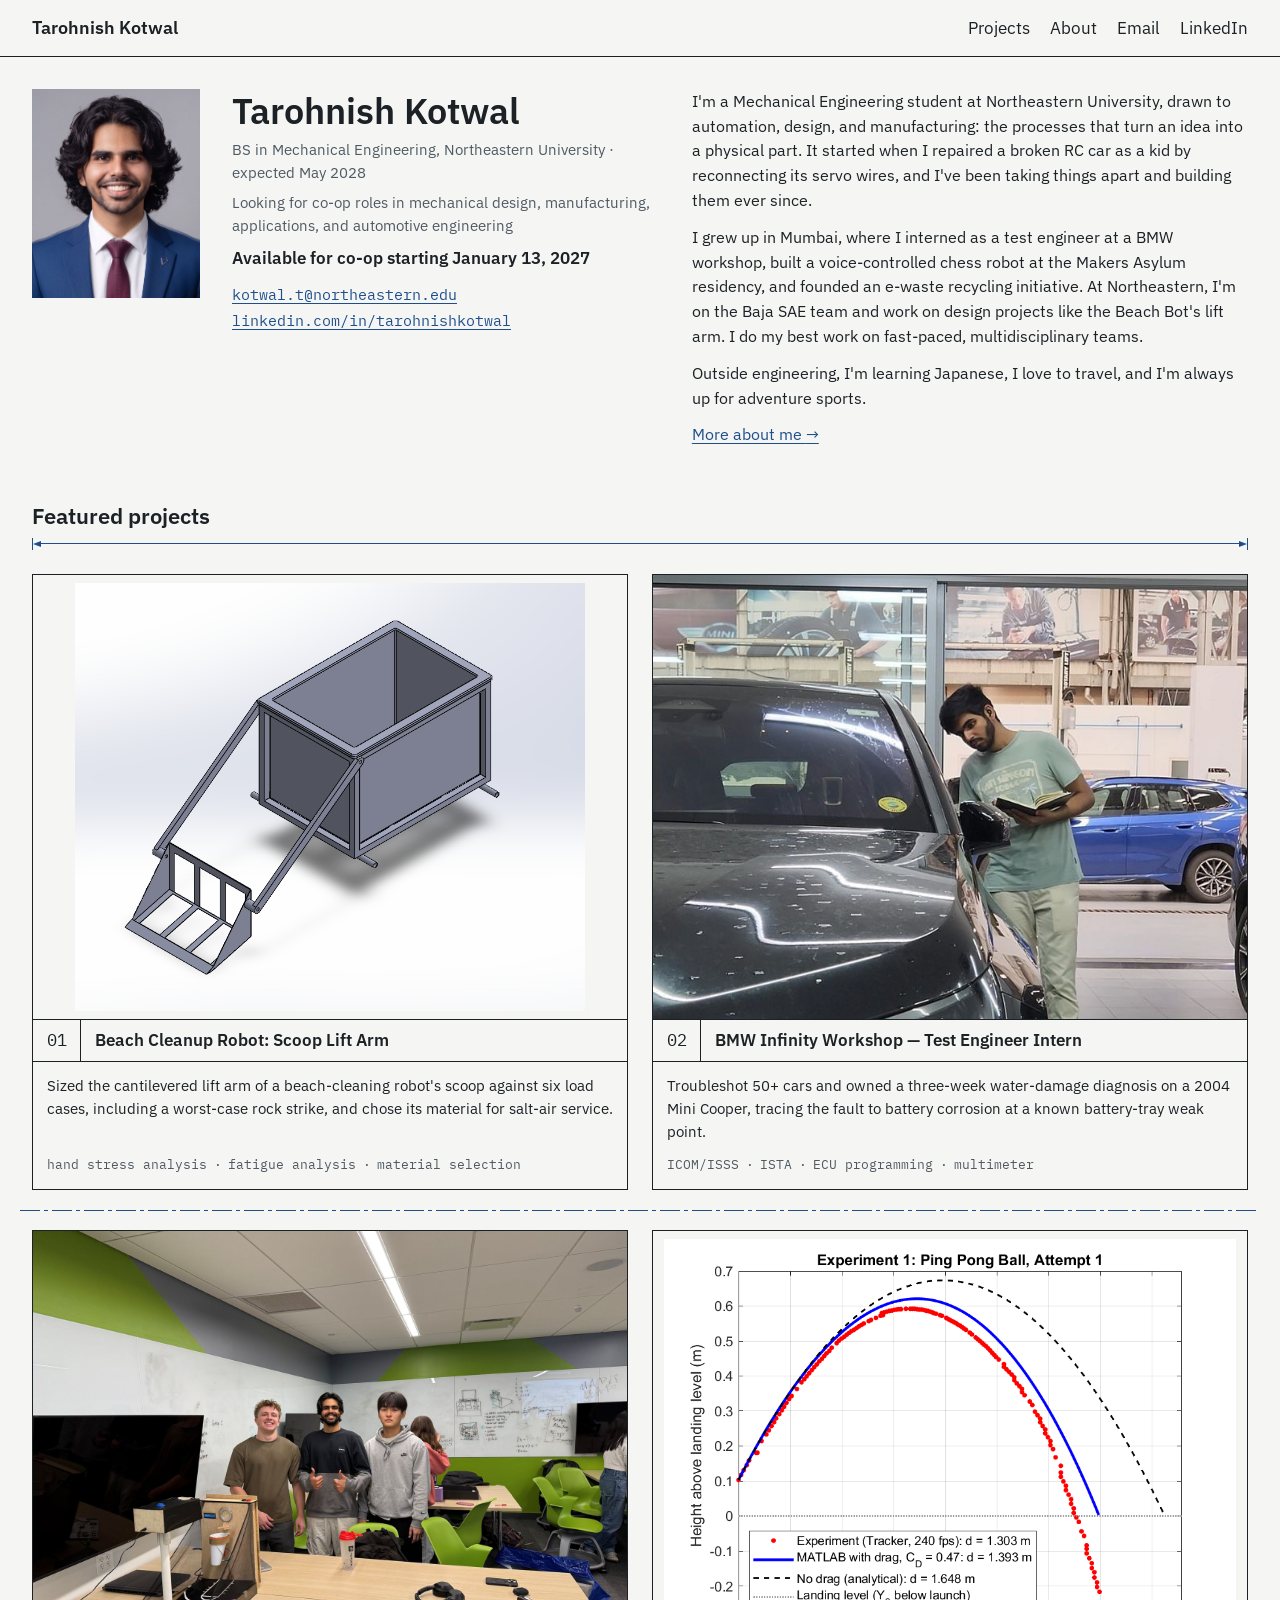
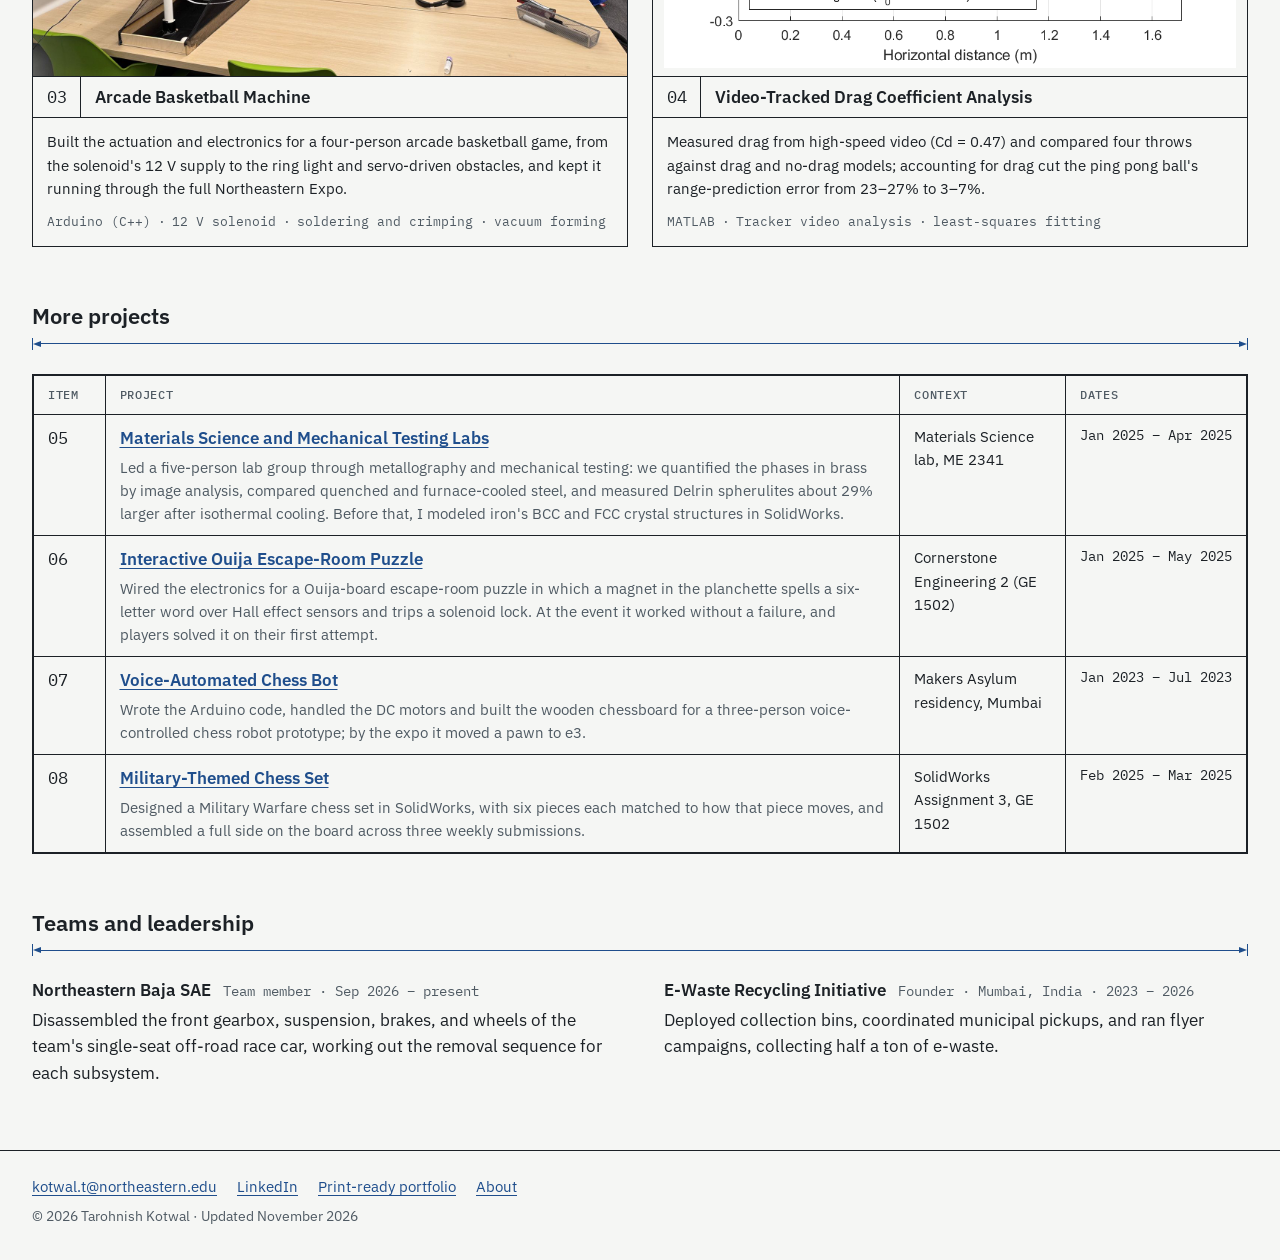
==== index.html @ ec800e4b "Initial commit: engineering portfolio site Plain HTML and CSS for GitHub Pages: home, about, eight p" ====
<!doctype html>
<html lang="en">
<head>
  <meta charset="utf-8">
  <meta name="viewport" content="width=device-width, initial-scale=1">
  <meta name="color-scheme" content="light">
  <title>Tarohnish Kotwal · Mechanical Engineering portfolio</title>
  <meta name="description" content="Engineering portfolio of Tarohnish Kotwal, Mechanical Engineering student at Northeastern University (BS expected May 2028), looking for co-op roles in mechanical design, manufacturing, applications, and automotive engineering.">
  <link rel="canonical" href="https://tarohnish.github.io/">
  <meta property="og:type" content="website">
  <meta property="og:title" content="Tarohnish Kotwal · Mechanical Engineering portfolio">
  <meta property="og:description" content="Mechanical Engineering student at Northeastern University. Lift-arm design analysis, a test engineer internship at a BMW workshop, an arcade machine build, and a video-tracked drag study.">
  <meta property="og:url" content="https://tarohnish.github.io/">
  <meta property="og:image" content="https://tarohnish.github.io/assets/images/profile/headshot.jpg">
  <meta property="og:image:alt" content="Headshot of Tarohnish Kotwal">
  <link rel="icon" href="assets/favicon.svg" type="image/svg+xml">
  <link rel="preconnect" href="https://fonts.googleapis.com">
  <link rel="preconnect" href="https://fonts.gstatic.com" crossorigin>
  <link rel="stylesheet" href="https://fonts.googleapis.com/css2?family=IBM+Plex+Mono:wght@400;500&family=IBM+Plex+Sans:wght@400;600&display=swap">
  <link rel="stylesheet" href="css/style.css">
  <link rel="stylesheet" href="css/print.css" media="print">
</head>
<body>
  <a class="skip-link" href="#main">Skip to content</a>

  <header class="site-header">
    <div class="wrap site-header__inner">
      <a class="site-name" href="index.html">Tarohnish Kotwal</a>
      <nav aria-label="Main">
        <ul class="site-nav">
          <li><a href="#projects">Projects</a></li>
          <li><a href="about.html">About</a></li>
          <li><a href="mailto:kotwal.t@northeastern.edu">Email</a></li>
          <li><a href="https://www.linkedin.com/in/tarohnishkotwal">LinkedIn</a></li>
        </ul>
      </nav>
    </div>
  </header>

  <main id="main" class="wrap">
    <section class="hero" aria-labelledby="name">
      <img class="hero__photo" src="assets/images/profile/headshot.jpg" width="837" height="1040" alt="Headshot of Tarohnish Kotwal.">
      <div class="hero__id">
        <h1 id="name">Tarohnish Kotwal</h1>
        <p class="hero__meta">BS in Mechanical Engineering, Northeastern University · expected May 2028</p>
        <p class="hero__meta">Looking for co-op roles in mechanical design, manufacturing, applications, and automotive engineering</p>
        <p class="hero__avail">Available for co-op starting January 13, 2027</p>
        <p class="hero__contact">
          <a href="mailto:kotwal.t@northeastern.edu">kotwal.t@northeastern.edu</a>
          <a href="https://www.linkedin.com/in/tarohnishkotwal">linkedin.com/in/tarohnishkotwal</a>
        </p>
      </div>
      <div class="hero__intro">
        <p>I'm a Mechanical Engineering student at Northeastern University, drawn to automation, design, and manufacturing: the processes that turn an idea into a physical part. It started when I repaired a broken RC car as a kid by reconnecting its servo wires, and I've been taking things apart and building them ever since.</p>
        <p>I grew up in Mumbai, where I interned as a test engineer at a BMW workshop, built a voice-controlled chess robot at the Makers Asylum residency, and founded an e-waste recycling initiative. At Northeastern, I'm on the Baja SAE team and work on design projects like the Beach Bot's lift arm. I do my best work on fast-paced, multidisciplinary teams.</p>
        <p>Outside engineering, I'm learning Japanese, I love to travel, and I'm always up for adventure sports.</p>
        <p><a href="about.html">More about me <span aria-hidden="true">→</span></a></p>
      </div>
    </section>

    <section class="section" id="projects" aria-labelledby="featured-title">
      <h2 class="section__title" id="featured-title">Featured projects</h2>
      <div class="dim-rule" aria-hidden="true"><span></span></div>

      <ul class="cards">
        <li class="card">
          <div class="card__media card__media--contain">
            <img src="assets/images/beach-bot-lift-arm/robot-body-and-frame.png" width="881" height="739" loading="lazy" alt="SolidWorks model of the Beach Bot: an open box-frame body with two lift arms holding a slotted scoop at the front.">
          </div>
          <div class="card__strip">
            <span class="card__num">01</span>
            <h3 class="card__title"><a href="projects/beach-bot-lift-arm.html">Beach Cleanup Robot: Scoop Lift Arm</a></h3>
          </div>
          <p class="card__summary">Sized the cantilevered lift arm of a beach-cleaning robot's scoop against six load cases, including a worst-case rock strike, and chose its material for salt-air service.</p>
          <ul class="tags">
            <li>hand stress analysis</li>
            <li>fatigue analysis</li>
            <li>material selection</li>
          </ul>
        </li>

        <li class="card">
          <div class="card__media">
            <img src="assets/images/bmw-internship/at-the-workshop.jpg" width="738" height="810" loading="lazy" class="crop-upper" alt="Tarohnish checking a notebook beside a car in the BMW workshop.">
          </div>
          <div class="card__strip">
            <span class="card__num">02</span>
            <h3 class="card__title"><a href="projects/bmw-internship.html">BMW Infinity Workshop — Test Engineer Intern</a></h3>
          </div>
          <p class="card__summary">Troubleshot 50+ cars and owned a three-week water-damage diagnosis on a 2004 Mini Cooper, tracing the fault to battery corrosion at a known battery-tray weak point.</p>
          <ul class="tags">
            <li>ICOM/ISSS</li>
            <li>ISTA</li>
            <li>ECU programming</li>
            <li>multimeter</li>
          </ul>
        </li>

        <li class="card">
          <div class="card__media">
            <img src="assets/images/arcade-basketball/team-with-finished-machine.jpg" width="1600" height="1200" loading="lazy" alt="The finished arcade basketball machine on a table, with three team members standing behind it.">
          </div>
          <div class="card__strip">
            <span class="card__num">03</span>
            <h3 class="card__title"><a href="projects/arcade-basketball.html">Arcade Basketball Machine</a></h3>
          </div>
          <p class="card__summary">Built the actuation and electronics for a four-person arcade basketball game, from the solenoid's 12 V supply to the ring light and servo-driven obstacles, and kept it running through the full Northeastern Expo.</p>
          <ul class="tags">
            <li>Arduino (C++)</li>
            <li>12 V solenoid</li>
            <li>soldering and crimping</li>
            <li>vacuum forming</li>
          </ul>
        </li>

        <li class="card">
          <div class="card__media card__media--contain">
            <img src="assets/images/drag-coefficient/exp1-ping-pong-trajectory.png" width="875" height="656" loading="lazy" alt="Plot of a ping pong ball throw: the measured path (red dots) lands at 1.303 m, the drag model (blue) at 1.393 m, and the no-drag model (dashed) at 1.648 m.">
          </div>
          <div class="card__strip">
            <span class="card__num">04</span>
            <h3 class="card__title"><a href="projects/drag-coefficient.html">Video-Tracked Drag Coefficient Analysis</a></h3>
          </div>
          <p class="card__summary">Measured drag from high-speed video (Cd = 0.47) and compared four throws against drag and no-drag models; accounting for drag cut the ping pong ball's range-prediction error from 23–27% to 3–7%.</p>
          <ul class="tags">
            <li>MATLAB</li>
            <li>Tracker video analysis</li>
            <li>least-squares fitting</li>
          </ul>
        </li>
      </ul>
    </section>

    <section class="section" aria-labelledby="more-title">
      <h2 class="section__title" id="more-title">More projects</h2>
      <div class="dim-rule" aria-hidden="true"><span></span></div>

      <table class="parts">
        <thead>
          <tr>
            <th scope="col">Item</th>
            <th scope="col">Project</th>
            <th scope="col">Context</th>
            <th scope="col">Dates</th>
          </tr>
        </thead>
        <tbody>
          <tr>
            <td class="parts__item">05</td>
            <td class="parts__name">
              <a href="projects/materials-testing.html">Materials Science and Mechanical Testing Labs</a>
              <span class="parts__summary">Led a five-person lab group through metallography and mechanical testing: we quantified the phases in brass by image analysis, compared quenched and furnace-cooled steel, and measured Delrin spherulites about 29% larger after isothermal cooling. Before that, I modeled iron's BCC and FCC crystal structures in SolidWorks.</span>
            </td>
            <td class="parts__context">Materials Science lab, ME 2341</td>
            <td class="parts__dates">Jan 2025 – Apr 2025</td>
          </tr>
          <tr>
            <td class="parts__item">06</td>
            <td class="parts__name">
              <a href="projects/ouija-escape-room.html">Interactive Ouija Escape-Room Puzzle</a>
              <span class="parts__summary">Wired the electronics for a Ouija-board escape-room puzzle in which a magnet in the planchette spells a six-letter word over Hall effect sensors and trips a solenoid lock. At the event it worked without a failure, and players solved it on their first attempt.</span>
            </td>
            <td class="parts__context">Cornerstone Engineering 2 (GE 1502)</td>
            <td class="parts__dates">Jan 2025 – May 2025</td>
          </tr>
          <tr>
            <td class="parts__item">07</td>
            <td class="parts__name">
              <a href="projects/voice-chess-bot.html">Voice-Automated Chess Bot</a>
              <span class="parts__summary">Wrote the Arduino code, handled the DC motors and built the wooden chessboard for a three-person voice-controlled chess robot prototype; by the expo it moved a pawn to e3.</span>
            </td>
            <td class="parts__context">Makers Asylum residency, Mumbai</td>
            <td class="parts__dates">Jan 2023 – Jul 2023</td>
          </tr>
          <tr>
            <td class="parts__item">08</td>
            <td class="parts__name">
              <a href="projects/chess-set.html">Military-Themed Chess Set</a>
              <span class="parts__summary">Designed a Military Warfare chess set in SolidWorks, with six pieces each matched to how that piece moves, and assembled a full side on the board across three weekly submissions.</span>
            </td>
            <td class="parts__context">SolidWorks Assignment 3, GE 1502</td>
            <td class="parts__dates">Feb 2025 – Mar 2025</td>
          </tr>
        </tbody>
      </table>
    </section>

    <section class="section" aria-labelledby="teams-title">
      <h2 class="section__title" id="teams-title">Teams and leadership</h2>
      <div class="dim-rule" aria-hidden="true"><span></span></div>

      <ul class="teams teams--split">
        <li>
          <div class="teams__head">
            <h3 class="teams__name">Northeastern Baja SAE</h3>
            <p class="teams__meta">Team member · Sep 2026 – present</p>
          </div>
          <p class="teams__text">Disassembled the front gearbox, suspension, brakes, and wheels of the team's single-seat off-road race car, working out the removal sequence for each subsystem.</p>
        </li>
        <li>
          <div class="teams__head">
            <h3 class="teams__name">E-Waste Recycling Initiative</h3>
            <p class="teams__meta">Founder · Mumbai, India · 2023 – 2026</p>
          </div>
          <p class="teams__text">Deployed collection bins, coordinated municipal pickups, and ran flyer campaigns, collecting half a ton of e-waste.</p>
        </li>
      </ul>
    </section>
  </main>

  <footer class="site-footer">
    <div class="wrap">
      <ul class="site-footer__links">
        <li><a href="mailto:kotwal.t@northeastern.edu">kotwal.t@northeastern.edu</a></li>
        <li><a href="https://www.linkedin.com/in/tarohnishkotwal">LinkedIn</a></li>
        <li><a href="portfolio-print.html">Print-ready portfolio</a></li>
        <li><a href="about.html">About</a></li>
      </ul>
      <p class="site-footer__note">© 2026 Tarohnish Kotwal · Updated November 2026</p>
    </div>
  </footer>
</body>
</html>
---- css/style.css ----
/* Tarohnish Kotwal — portfolio styles.
   A drawing sheet: cool paper, graphite ink, one drafting-blue accent.
   Redline is reserved for TODO placeholders and disappears once content is final. */

:root {
  --paper: #F5F6F4;
  --ink: #1C2126;
  --graphite: #4F5A63;
  --hairline: #D3D8DB;
  --blue: #1F4E8C;
  --redline: #B3261E;

  --sans: "IBM Plex Sans", system-ui, "Segoe UI", Roboto, Helvetica, Arial, sans-serif;
  --mono: "IBM Plex Mono", ui-monospace, "Cascadia Mono", Consolas, Menlo, monospace;

  --page: 80rem;
  --gutter: 16px;
  --measure: 68ch;
}

@media (min-width: 700px) {
  :root { --gutter: 32px; }
}

/* ---------- Base ---------- */

*, *::before, *::after { box-sizing: border-box; }

html {
  -webkit-text-size-adjust: 100%;
  text-size-adjust: 100%;
}

@media (prefers-reduced-motion: no-preference) {
  html { scroll-behavior: smooth; }
}

body {
  margin: 0;
  background: var(--paper);
  color: var(--ink);
  font-family: var(--sans);
  font-size: 1.0625rem;
  line-height: 1.55;
}

img {
  display: block;
  max-width: 100%;
  height: auto;
}

a {
  color: var(--blue);
  text-decoration-thickness: 1px;
  text-underline-offset: 0.18em;
}

a:hover { text-decoration-thickness: 2px; }

:focus-visible {
  outline: 2px solid var(--blue);
  outline-offset: 2px;
}

h1, h2, h3 {
  margin: 0;
  font-weight: 600;
  line-height: 1.2;
}

p, ul, ol, dl, figure { margin: 0; }

.wrap {
  max-width: var(--page);
  margin: 0 auto;
  padding: 0 var(--gutter);
}

.visually-hidden {
  position: absolute;
  width: 1px;
  height: 1px;
  overflow: hidden;
  clip: rect(0 0 0 0);
  white-space: nowrap;
}

.skip-link {
  position: absolute;
  top: -4rem;
  left: var(--gutter);
  z-index: 10;
  padding: 0.5rem 0.75rem;
  border: 1px solid var(--ink);
  background: var(--paper);
}

.skip-link:focus { top: 0.5rem; }

/* ---------- Header and footer (every page) ---------- */

.site-header { border-bottom: 1px solid var(--ink); }

.site-header__inner {
  display: flex;
  flex-wrap: wrap;
  align-items: baseline;
  justify-content: space-between;
  gap: 0.25rem 1.5rem;
  padding-top: 0.875rem;
  padding-bottom: 0.875rem;
}

.site-name {
  color: var(--ink);
  font-size: 1.125rem;
  font-weight: 600;
  text-decoration: none;
}

.site-name:hover { text-decoration: underline; }

.site-nav {
  display: flex;
  flex-wrap: wrap;
  gap: 0.25rem 1.25rem;
  padding: 0;
  list-style: none;
}

.site-nav a {
  color: var(--ink);
  text-decoration: none;
}

.site-nav a:hover,
.site-nav a[aria-current="page"] {
  color: var(--blue);
  text-decoration: underline;
}

.site-footer {
  margin-top: 4rem;
  padding: 1.5rem 0 2rem;
  border-top: 1px solid var(--ink);
  font-size: 0.9375rem;
}

.site-footer__links {
  display: flex;
  flex-wrap: wrap;
  gap: 0.25rem 1.25rem;
  padding: 0;
  list-style: none;
}

.site-footer__note {
  margin-top: 0.5rem;
  color: var(--graphite);
  font-size: 0.875rem;
}

/* ---------- Shared pieces ---------- */

.section { margin-top: 3.5rem; }

.section__title { font-size: 1.375rem; }

/* Dimension line: extension tick, arrowhead, line, arrowhead, extension tick. */
.dim-rule {
  display: flex;
  align-items: center;
  height: 12px;
  margin: 0.5rem 0 1.5rem;
}

.dim-rule::before,
.dim-rule::after {
  content: "";
  flex: none;
  width: 9px;
  height: 12px;
  background: no-repeat center / 9px 12px;
}

.dim-rule::before {
  background-image: url("data:image/svg+xml,%3Csvg xmlns='http://www.w3.org/2000/svg' width='9' height='12' viewBox='0 0 9 12'%3E%3Cpath d='M.5 0v12' stroke='%231F4E8C'/%3E%3Cpath d='M1 6 9 3v6z' fill='%231F4E8C'/%3E%3C/svg%3E");
}

.dim-rule::after {
  background-image: url("data:image/svg+xml,%3Csvg xmlns='http://www.w3.org/2000/svg' width='9' height='12' viewBox='0 0 9 12'%3E%3Cpath d='M8.5 0v12' stroke='%231F4E8C'/%3E%3Cpath d='M8 6 0 3v6z' fill='%231F4E8C'/%3E%3C/svg%3E");
}

.dim-rule span {
  flex: 1;
  border-top: 1px solid var(--blue);
}

.tags {
  display: flex;
  flex-wrap: wrap;
  padding: 0;
  list-style: none;
  color: var(--graphite);
  font-family: var(--mono);
  font-size: 0.8125rem;
}

.tags li + li::before {
  content: "·";
  content: "·" / "";
  margin: 0 0.5em;
}

/* Unresolved [NEEDS] / [CONFIRM] items, styled as a checker's redline. */
.todo {
  margin-top: 0.75rem;
  padding: 0.75rem 1rem;
  border: 1.5px dashed var(--redline);
  color: var(--redline);
  font-family: var(--mono);
  font-size: 0.875rem;
}

/* The same marker inside running text, a caption, or the title block. */
.todo-inline {
  padding: 0 0.25em;
  border: 1px dashed var(--redline);
  color: var(--redline);
  font-family: var(--mono);
  font-size: 0.8125rem;
}

/* ---------- Home ---------- */

/* Hero: headshot, identity, intro. Kept compact so "Featured projects" shows on a 1280×720 first screen. */
.hero {
  display: grid;
  grid-template-columns: 1fr;
  gap: 1.25rem;
  padding-top: 2rem;
}

.hero__photo { width: 120px; }

.hero h1 { font-size: 2rem; }

.hero__meta {
  max-width: var(--measure);
  margin-top: 0.375rem;
  color: var(--graphite);
  font-size: 0.9375rem;
}

.hero__avail {
  margin-top: 0.5rem;
  font-weight: 600;
}

.hero__contact {
  display: flex;
  flex-wrap: wrap;
  gap: 0.125rem 1.5rem;
  margin-top: 0.75rem;
  font-family: var(--mono);
  font-size: 0.9375rem;
}

.hero__intro {
  max-width: var(--measure);
  font-size: 1rem;
}

.hero__intro p + p { margin-top: 0.75rem; }

@media (min-width: 700px) {
  .hero {
    grid-template-columns: 152px 1fr;
    column-gap: 2rem;
    row-gap: 1.5rem;
  }
  .hero__photo { width: 100%; }
  .hero h1 { font-size: 2.5rem; }
  .hero__intro { grid-column: 1 / -1; }
}

@media (min-width: 960px) {
  .hero {
    grid-template-columns: 168px minmax(0, 1fr) minmax(0, 1.3fr);
    align-items: start;
  }
  .hero h1 { font-size: 2.25rem; }
  .hero__contact { flex-direction: column; }
  .hero__intro { grid-column: auto; }
}

/* Featured project cards: a sheet with a mini title-block strip. */
.cards {
  display: grid;
  grid-template-columns: 1fr;
  gap: 1.5rem;
  padding: 0;
  list-style: none;
}

@media (min-width: 700px) {
  .cards { grid-template-columns: repeat(2, 1fr); }
}

.card {
  position: relative;
  display: flex;
  flex-direction: column;
  border: 1px solid var(--ink);
}

.card:hover { border-color: var(--blue); }

.card:focus-within {
  outline: 2px solid var(--blue);
  outline-offset: 3px;
}

.card__media {
  aspect-ratio: 4 / 3;
  overflow: hidden;
  border-bottom: 1px solid var(--ink);
}

.card__media img {
  width: 100%;
  height: 100%;
  object-fit: cover;
}

.card__media--contain img {
  padding: 0.5rem;
  object-fit: contain;
}

/* Portrait photos cropped into the 4:3 card: keep the upper-middle band. */
.card__media .crop-upper { object-position: 50% 40%; }

.card__strip {
  display: grid;
  grid-template-columns: 3rem 1fr;
  border-bottom: 1px solid var(--ink);
}

.card__num {
  display: flex;
  align-items: center;
  justify-content: center;
  border-right: 1px solid var(--ink);
  font-family: var(--mono);
}

.card__title {
  padding: 0.625rem 0.875rem;
  font-size: 1.0625rem;
}

.card__title a {
  color: var(--ink);
  text-decoration: none;
}

/* The title link covers the whole card, so the card is one link. */
.card__title a::after {
  content: "";
  position: absolute;
  inset: 0;
}

.card__title a:focus-visible { outline: none; }

.card:hover .card__title a {
  color: var(--blue);
  text-decoration: underline;
}

.card__summary {
  padding: 0.75rem 0.875rem 0;
  font-size: 0.9375rem;
}

.card .tags {
  margin-top: auto;
  padding: 0.75rem 0.875rem 0.875rem;
}

/* "More projects", styled as a drawing's parts list. */
.parts {
  width: 100%;
  border: 2px solid var(--ink);
  border-collapse: collapse;
}

.parts th,
.parts td {
  padding: 0.625rem 0.875rem;
  border: 1px solid var(--ink);
  text-align: left;
  vertical-align: top;
}

.parts thead th {
  color: var(--graphite);
  font-family: var(--mono);
  font-size: 0.75rem;
  font-weight: 500;
  letter-spacing: 0.06em;
  text-transform: uppercase;
}

.parts__item {
  width: 4.5rem;
  font-family: var(--mono);
}

.parts__name { font-weight: 600; }

.parts__summary {
  display: block;
  margin-top: 0.25rem;
  color: var(--graphite);
  font-size: 0.9375rem;
  font-weight: 400;
}

.parts__context { font-size: 0.9375rem; }

.parts__dates {
  font-family: var(--mono);
  font-size: 0.875rem;
  white-space: nowrap;
}

@media (max-width: 699px) {
  .parts thead {
    position: absolute;
    width: 1px;
    height: 1px;
    overflow: hidden;
    clip: rect(0 0 0 0);
  }

  .parts,
  .parts tbody { display: block; }

  .parts tr {
    display: grid;
    grid-template-columns: 2.75rem 1fr;
    grid-template-areas:
      "item name"
      "item context"
      "item dates";
  }

  .parts tr + tr { border-top: 1px solid var(--ink); }

  .parts td {
    padding: 0.125rem 0.75rem;
    border: 0;
  }

  .parts .parts__item {
    grid-area: item;
    width: auto;
    padding-top: 0.625rem;
    border-right: 1px solid var(--ink);
  }

  .parts .parts__name {
    grid-area: name;
    padding-top: 0.625rem;
  }

  .parts .parts__context {
    grid-area: context;
    color: var(--graphite);
  }

  .parts .parts__dates {
    grid-area: dates;
    padding-bottom: 0.625rem;
    color: var(--graphite);
  }
}

.teams {
  display: grid;
  gap: 1.25rem;
  padding: 0;
  list-style: none;
}

/* On the About page the list follows the heading directly (no dimension line in between). */
.section__title + .teams { margin-top: 1rem; }

/* Home: the two entries side by side on desktop. */
@media (min-width: 1100px) {
  .teams--split {
    grid-template-columns: repeat(2, minmax(0, 1fr));
    column-gap: 3rem;
  }
}

.teams__head {
  display: flex;
  flex-wrap: wrap;
  align-items: baseline;
  gap: 0 0.75rem;
}

.teams__name { font-size: 1.0625rem; }

.teams__meta {
  color: var(--graphite);
  font-family: var(--mono);
  font-size: 0.875rem;
}

.teams__text {
  max-width: var(--measure);
  margin-top: 0.25rem;
}

/* ---------- Project page ---------- */

.back {
  margin: 1rem 0 0.75rem;
  font-size: 0.9375rem;
}

/* Title block: the site's signature element. */
.title-block {
  display: grid;
  grid-template-columns: 1fr auto;
  border: 2px solid var(--ink);
}

.tb-cell {
  padding: 0.625rem 0.875rem 0.75rem;
  border-bottom: 1px solid var(--ink);
}

.tb-title { border-right: 1px solid var(--ink); }

.tb-label,
.tb-row dt {
  color: var(--graphite);
  font-family: var(--mono);
  font-size: 0.75rem;
  letter-spacing: 0.06em;
  text-transform: uppercase;
}

.tb-label { display: block; }

.tb-title h1,
.tb-title h2 {
  margin-top: 0.25rem;
  font-size: 1.625rem;
}

.tb-value {
  display: block;
  margin-top: 0.25rem;
  font-family: var(--mono);
  white-space: nowrap;
}

.tb-fields { grid-column: 1 / -1; }

.tb-row {
  display: grid;
  grid-template-columns: 7.5rem 1fr;
  align-items: baseline;
}

.tb-row + .tb-row { border-top: 1px solid var(--ink); }

.tb-row dt { padding: 0.5rem 0.875rem; }

.tb-row dd {
  margin: 0;
  padding: 0.5rem 0.875rem;
  border-left: 1px solid var(--ink);
  font-family: var(--mono);
  font-size: 0.9375rem;
}

@media (min-width: 700px) {
  .tb-title h1,
  .tb-title h2 { font-size: 2rem; }
}

@media (max-width: 559px) {
  .tb-row { grid-template-columns: 1fr; }
  .tb-row dt { padding-bottom: 0; }
  .tb-row dd {
    padding-top: 0.125rem;
    border-left: 0;
  }
}

/* Desktop: Dates | Context side by side; Role and Tools get full-width rows so long values
   wrap to one or two lines and the title block stays short. */
@media (min-width: 1100px) {
  .tb-fields {
    display: grid;
    grid-template-columns: repeat(2, minmax(0, 1fr));
  }
  .tb-row:nth-child(2) {
    border-top: 0;
    border-left: 1px solid var(--ink);
  }
  .tb-row:nth-child(n + 3) { grid-column: 1 / -1; }
}

/* Two columns on desktop: text on the left, hero and key figures on the right.
   HTML order: summary, key numbers, figure column, text. Below 1100 px the figure column
   dissolves (display: contents) so the order reads summary, key numbers, hero, text, figures. */
.project {
  display: grid;
  grid-template-columns: minmax(0, 1fr);
  gap: 1.5rem;
  margin-top: 1.25rem;
}

.project__figs { display: contents; }

.project .summary { order: 1; }
.project .keynums { order: 2; }
.project .fig--hero { order: 3; }
.project .project__text { order: 4; }
.project .fig--col { order: 5; }

@media (min-width: 700px) and (max-width: 1099px) {
  .project { grid-template-columns: repeat(2, minmax(0, 1fr)); }
  .project > *,
  .project__figs > * { grid-column: 1 / -1; }
  .project__figs > .fig--col { grid-column: auto; }
}

@media (min-width: 1100px) {
  .project {
    grid-template-columns: minmax(0, 7fr) minmax(0, 5fr);
    grid-template-rows: auto auto 1fr;
    grid-template-areas:
      "summary figs"
      "keynums figs"
      "text    figs";
    gap: 1rem 3rem;
    align-items: start;
  }
  .project .summary { grid-area: summary; }
  .project .keynums { grid-area: keynums; }
  .project .project__text { grid-area: text; }
  .project__figs {
    display: flex;
    flex-direction: column;
    gap: 2rem;
    grid-area: figs;
  }
}

.summary {
  max-width: 60ch;
  font-size: 1.25rem;
  line-height: 1.45;
}

@media (min-width: 1100px) {
  .summary { font-size: 1.0625rem; }
}

/* Key numbers: a drawing's notes block. Mono label left, mono value right, ruled rows. */
.keynums { max-width: var(--measure); }

.keynums__title {
  margin-bottom: 0.375rem;
  font-size: 1rem;
}

.keynums__list {
  display: grid;
  grid-template-columns: minmax(0, 1fr);
  border: 1px solid var(--ink);
}

.keynums__list > div {
  display: flex;
  align-items: baseline;
  justify-content: space-between;
  gap: 0.75rem;
  padding: 0.375rem 0.75rem;
  border-top: 1px solid var(--hairline);
}

.keynums__list > div:first-child { border-top: 0; }

.keynums dt {
  color: var(--graphite);
  font-family: var(--mono);
  font-size: 0.8125rem;
}

.keynums dd {
  margin: 0;
  font-family: var(--mono);
  font-weight: 500;
  text-align: right;
  white-space: nowrap;
}

@media (min-width: 560px) {
  .keynums__list { grid-template-columns: repeat(2, minmax(0, 1fr)); }
  .keynums__list > div:nth-child(2) { border-top: 0; }
  .keynums__list > div:nth-child(even) { border-left: 1px solid var(--hairline); }
}

/* Figures: never cropped, never upscaled past their native size, no borders. */
.fig a { display: block; }

.fig img {
  width: auto;
  max-width: 100%;
  height: auto;
  margin: 0 auto;
}

.fig--hero img { max-height: 75vh; }

/* Desktop: cap the hero so it fits beside the summary and key numbers on the first screen. */
@media (min-width: 1100px) {
  .fig--hero img { max-height: clamp(17.5rem, calc(100vh - 27.5rem), 40rem); }
}

.fig figcaption {
  max-width: var(--measure);
  margin-top: 0.5rem;
  color: var(--graphite);
  font-size: 0.875rem;
}

.fig__num {
  margin-right: 0.25em;
  color: var(--ink);
  font-family: var(--mono);
}

/* A second, smaller caption line, e.g. a diagram's sign convention. */
.fig__key {
  display: block;
  margin-top: 0.25rem;
  font-size: 0.8125rem;
}

/* Comparison pair (a) | (b), or a group of four as 2 × 2, with one shared caption. */
.pair {
  display: grid;
  grid-template-columns: repeat(2, minmax(0, 1fr));
  gap: 0.75rem;
  align-items: start;
}

.pair__label {
  display: block;
  margin-top: 0.25rem;
  color: var(--ink);
  font-family: var(--mono);
  font-size: 0.8125rem;
  text-align: center;
}

/* CSS crop for an image with letterbox bars; the file stays untouched. */
.fig .crop-bars {
  aspect-ratio: 738 / 1310;
  object-fit: cover;
}

/* Text column */
.prose { max-width: var(--measure); }

.prose h2 {
  margin-top: 2.5rem;
  font-size: 1.375rem;
}

.prose > h2:first-child { margin-top: 0.5rem; }

.prose h3 {
  margin-top: 1.5rem;
  font-size: 1.0625rem;
}

.prose p { margin-top: 0.75rem; }

.prose ul {
  margin-top: 0.75rem;
  padding-left: 1.25rem;
}

.prose li + li { margin-top: 0.375rem; }

.prose ul ul { margin-top: 0.375rem; }

/* "Tools explained" and other term lists: term, then what it is. */
.glossary { margin-top: 0.75rem; }

.glossary > div {
  display: grid;
  grid-template-columns: 5.5rem 1fr;
  gap: 0 1rem;
  padding: 0.5rem 0;
  border-top: 1px solid var(--hairline);
}

.glossary > div:last-child { border-bottom: 1px solid var(--hairline); }

.glossary dt {
  font-family: var(--mono);
  font-weight: 500;
}

.glossary dd { margin: 0; }

@media (max-width: 559px) {
  .glossary > div { grid-template-columns: 1fr; }
}

/* Wider term column, sans labels: Chess "Pieces and why", About education and skills. */
@media (min-width: 560px) {
  .glossary--wide > div { grid-template-columns: 13rem 1fr; }
}

.glossary--wide dt {
  font-family: var(--sans);
  font-weight: 600;
}

/* Result: a ruled box in the text column. */
.outcome__box {
  margin-top: 2.5rem;
  padding: 1rem 1.25rem 1.125rem;
  border: 1px solid var(--ink);
}

.outcome__box h2,
.outcome__box h3 {
  margin-top: 0;
  margin-bottom: 0.25rem;
  font-size: 1.125rem;
}

.outcome__box ul { margin-top: 0.5rem; }

/* Results tables scroll inside their own box on narrow screens; the page never scrolls sideways. */
.table-scroll {
  max-width: 100%;
  margin-top: 0.75rem;
  overflow-x: auto;
}

.data-table {
  min-width: 36rem;
  border: 2px solid var(--ink);
  border-collapse: collapse;
  font-size: 0.9375rem;
}

.data-table caption {
  padding-bottom: 0.5rem;
  color: var(--graphite);
  font-size: 0.875rem;
  text-align: left;
}

.data-table th,
.data-table td {
  padding: 0.5rem 0.75rem;
  border: 1px solid var(--ink);
  text-align: left;
  vertical-align: top;
}

.data-table thead th {
  color: var(--graphite);
  font-family: var(--mono);
  font-size: 0.8125rem;
  font-weight: 500;
}

.data-table tbody th { font-weight: 400; }

.data-table td {
  font-family: var(--mono);
  white-space: nowrap;
}

/* Gallery: every remaining figure. 1 / 2 / 3 columns; pairs span two; never upscaled. */
.gallery {
  display: grid;
  grid-template-columns: minmax(0, 1fr);
  grid-auto-flow: dense;
  gap: 2rem 1.5rem;
  align-items: start;
  margin-top: 1rem;
}

.gallery .todo { margin-top: 0; }

@media (min-width: 700px) {
  .gallery { grid-template-columns: repeat(2, minmax(0, 1fr)); }
  .gallery .fig--pair { grid-column: span 2; }
}

@media (min-width: 1100px) {
  .gallery { grid-template-columns: repeat(3, minmax(0, 1fr)); }
}

.pager {
  display: grid;
  grid-template-columns: 1fr;
  gap: 0.75rem;
  margin-top: 3.5rem;
  padding-top: 1.25rem;
  border-top: 1px solid var(--ink);
}

.pager__label {
  display: block;
  color: var(--graphite);
  font-family: var(--mono);
  font-size: 0.75rem;
}

@media (min-width: 700px) {
  .pager {
    grid-template-columns: 1fr auto 1fr;
    align-items: end;
  }
  .pager__all { text-align: center; }
  .pager__next { text-align: right; }
}

/* ---------- About ---------- */

.page-title {
  margin-top: 2rem;
  font-size: 2rem;
}

@media (min-width: 700px) {
  .page-title { font-size: 2.5rem; }
}

/* Desktop: story and teams on the left, reference lists on the right. */
.about-layout {
  display: grid;
  grid-template-columns: minmax(0, 1fr);
  gap: 0 3rem;
  margin-top: 1.5rem;
}

@media (min-width: 1100px) {
  .about-layout {
    grid-template-columns: minmax(0, 7fr) minmax(0, 5fr);
    align-items: start;
  }
  .about-side > .section:first-child { margin-top: 0; }
  /* The right column is narrow: labels over their lists, photos two-up. */
  .about-side .glossary--wide > div { grid-template-columns: 1fr; }
  .about-side .gallery { grid-template-columns: repeat(2, minmax(0, 1fr)); }
}

.about-intro { max-width: var(--measure); }

.about-intro::after {
  content: "";
  display: table;
  clear: both;
}

.about-intro__photo {
  width: 160px;
  margin-bottom: 1rem;
}

@media (min-width: 560px) {
  .about-intro__photo {
    float: left;
    width: 176px;
    margin: 0.3rem 1.5rem 0.75rem 0;
  }
}

.about-intro p + p { margin-top: 0.875rem; }

.about-intro__contact {
  display: flex;
  flex-wrap: wrap;
  gap: 0.25rem 1.5rem;
  margin-top: 1.25rem;
  font-family: var(--mono);
  font-size: 0.9375rem;
}

.coursework {
  max-width: var(--measure);
  margin-top: 0.75rem;
}

/* Baja teardown photos, in removal order, all cropped to the same 3:4 frame. */
.photo-row {
  display: grid;
  grid-template-columns: 1fr;
  gap: 1.25rem;
  max-width: 56rem;
  margin-top: 1rem;
  padding: 0;
  list-style: none;
}

@media (min-width: 700px) {
  .photo-row { grid-template-columns: repeat(3, 1fr); }
}

.photo-row img {
  width: 100%;
  aspect-ratio: 3 / 4;
  object-fit: cover;
}

.photo-row figcaption {
  margin-top: 0.5rem;
  color: var(--graphite);
  font-size: 0.875rem;
}

/* ---------- Print portfolio (portfolio-print.html), as seen on screen ---------- */

.print-note {
  margin-top: 1.5rem;
  color: var(--graphite);
  font-size: 0.9375rem;
}

.cover { margin-top: 2rem; }

.cover .tb-row dd a { color: inherit; }

.sheet {
  max-width: 52rem;
  margin-top: 4rem;
  padding-top: 2rem;
  border-top: 2px solid var(--ink);
}

.sheet > * + * { margin-top: 1.25rem; }

.sheet .fig--hero img { max-height: 28rem; }

.sheet .prose h3 {
  margin-top: 0;
  font-size: 1.125rem;
}

.sheet .outcome__box { margin-top: 1.25rem; }

.sheet__more {
  color: var(--graphite);
  font-family: var(--mono);
  font-size: 0.8125rem;
}

/* ---------- Motion: the site's one animation (see CLAUDE.md) ----------
   "Exploded view" on the home Featured grid. Each card runs on its own view timeline and
   spreads away from a drafting centerline in the row gap, settling by the time it is 20% into
   view. Unsupported browsers, reduced motion and print get the plain grid with no line. */

@keyframes explode-out {
  from {
    opacity: 0.35;
    transform: translate(var(--pull-x), var(--pull-y)) scale(0.94);
  }
  to {
    opacity: 1;
    transform: none;
  }
}

@supports (animation-timeline: view()) {
  @media screen and (prefers-reduced-motion: no-preference) {
    .cards {
      --row-gap: 2.5rem;
      position: relative;
      row-gap: var(--row-gap);
    }

    /* Centerline (long dash, short dash) in the gap above the third card. */
    .cards::before {
      content: "";
      position: absolute;
      grid-column: 1 / -1;
      grid-row: 3;
      top: calc(var(--row-gap) / -2);
      left: -12px;
      right: -12px;
      height: 1px;
      background: repeating-linear-gradient(to right,
        var(--blue) 0 20px, transparent 20px 24px,
        var(--blue) 24px 28px, transparent 28px 32px);
      pointer-events: none;
    }

    /* Cards above the line start pulled down toward it; cards below start pulled up. */
    .card {
      --pull-x: 0%;
      --pull-y: var(--row-gap);
      animation: explode-out linear both;
      animation-timeline: view();
      animation-range: entry 0% entry 20%;
    }

    .card:nth-child(n + 3) { --pull-y: calc(var(--row-gap) * -1); }

    /* A focused card always shows in its final position. */
    .card:focus-within { animation: none; }
  }

  /* Two columns: the line sits between the rows, and cards also start pulled toward the center. */
  @media screen and (prefers-reduced-motion: no-preference) and (min-width: 700px) {
    .cards::before { grid-row: 2; }
    .card:nth-child(odd) { --pull-x: 5%; }
    .card:nth-child(even) { --pull-x: -5%; }
  }
}
---- css/print.css ----
/* Print styles, linked on every page with media="print".
   One column, dark ink on white, US Letter. Nothing depends on background colors,
   so pages print the same with "Background graphics" off (Chrome's default). */

@page {
  size: letter;
  margin: 0.6in;
}

:root {
  --paper: #fff;
  --ink: #000;
  --graphite: #333;
  --hairline: #999;
}

/* Scales every rem-based size down for paper (body text is about 10.5 pt). */
html { font-size: 13px; }

body {
  background: #fff;
  color: #000;
}

a {
  color: inherit;
  text-decoration: none;
}

.wrap {
  max-width: none;
  padding: 0;
}

/* ---------- Hidden on paper ---------- */

.skip-link,
.site-nav,
.back,
.pager,
.dim-rule,
.print-note {
  display: none !important;
}

/* Footer: keep the contact links, drop the links to other pages. */
.site-footer__links li:has(> a[href$=".html"]),
.site-footer__links li:has(> a[href*=".html#"]) {
  display: none;
}

/* Contact links whose text isn't the address print it. */
.site-footer a[href*="linkedin.com"]::after { content: " (" attr(href) ")"; }

.site-footer__note::after { content: " · tarohnish.github.io"; }

/* ---------- Header and footer ---------- */

.site-header__inner { padding: 0 0 0.375rem; }

/* Footer: one compact line that stays with the content above it, so no page holds only the footer. */
.site-footer {
  margin-top: 1rem;
  padding: 0.375rem 0 0;
  font-size: 0.8125rem;
  break-before: avoid;
  break-inside: avoid;
}

.site-footer .wrap {
  display: flex;
  flex-wrap: wrap;
  gap: 0 1.25rem;
}

.site-footer__note {
  margin-top: 0;
  font-size: inherit;
}

/* ---------- One column everywhere ---------- */

.section { margin-top: 1.75rem; }

.hero { display: block; padding-top: 1rem; }
.hero__photo { width: 1.3in; margin-bottom: 0.75rem; }
.hero__intro { margin-top: 1rem; }

.project,
.project__figs,
.about-layout,
.gallery,
.teams,
.cards {
  display: block;
}

.project { margin-top: 1rem; }

.project > * + *,
.project__figs > * + *,
.gallery > * + *,
.teams > * + * {
  margin-top: 1.25rem;
}

.project__figs { margin-top: 1.25rem; }

.summary { font-size: 1.125rem; }

.prose h2 { margin-top: 1.5rem; }

.outcome__box { margin-top: 1.5rem; }

.table-scroll { overflow: visible; }

/* Images keep their proportions and shrink to fit the page; never upscaled. */
.fig img { max-height: 3in; }
.fig--hero img { max-height: 3.1in; }
.pair img { max-height: 2.6in; }

/* Home cards: final positions, no motion, no centerline. */
.card {
  margin-top: 1rem;
  animation: none !important;
  transform: none !important;
  opacity: 1 !important;
}

.cards::before { display: none !important; }

.card__media {
  aspect-ratio: auto;
  height: 2.4in;
}

/* ---------- Never split these across pages ---------- */

figure,
.fig,
.pair,
.title-block,
.keynums,
.outcome__box,
.data-table tr,
.glossary > div,
.card,
.parts tr,
.photo-row li,
.teams__head,
.about-intro__photo {
  break-inside: avoid;
}

h1, h2, h3,
.keynums__title {
  break-after: avoid;
}

/* ---------- Print portfolio (portfolio-print.html) ---------- */

/* The cover and each sheet carry the name, so the site header and footer go. */
.print-doc .site-header,
.print-doc .site-footer {
  display: none;
}

/* One US Letter page per project: slightly smaller type and tighter rules than the full pages. */
html.print-doc { font-size: 12px; }

.cover { padding-top: 2.2in; }

.sheet {
  max-width: none;
  margin-top: 0;
  padding-top: 0;
  border-top: 0;
  break-before: page;
}

.sheet > * + * { margin-top: 0.6rem; }

.sheet .tb-cell { padding: 0.375rem 0.75rem 0.5rem; }

.sheet .tb-row dt,
.sheet .tb-row dd {
  padding-top: 0.3rem;
  padding-bottom: 0.3rem;
}

.sheet .summary { font-size: 1.0625rem; }

.sheet .keynums__list > div { padding: 0.25rem 0.625rem; }

.sheet .fig--hero img { max-height: 1.95in; }

.sheet .fig figcaption { margin-top: 0.25rem; }

.sheet__more { break-before: avoid; }

.sheet .prose ul { margin-top: 0.375rem; }

.sheet .prose li + li { margin-top: 0.25rem; }

.sheet .outcome__box {
  margin-top: 0.6rem;
  padding: 0.5rem 0.875rem 0.625rem;
}
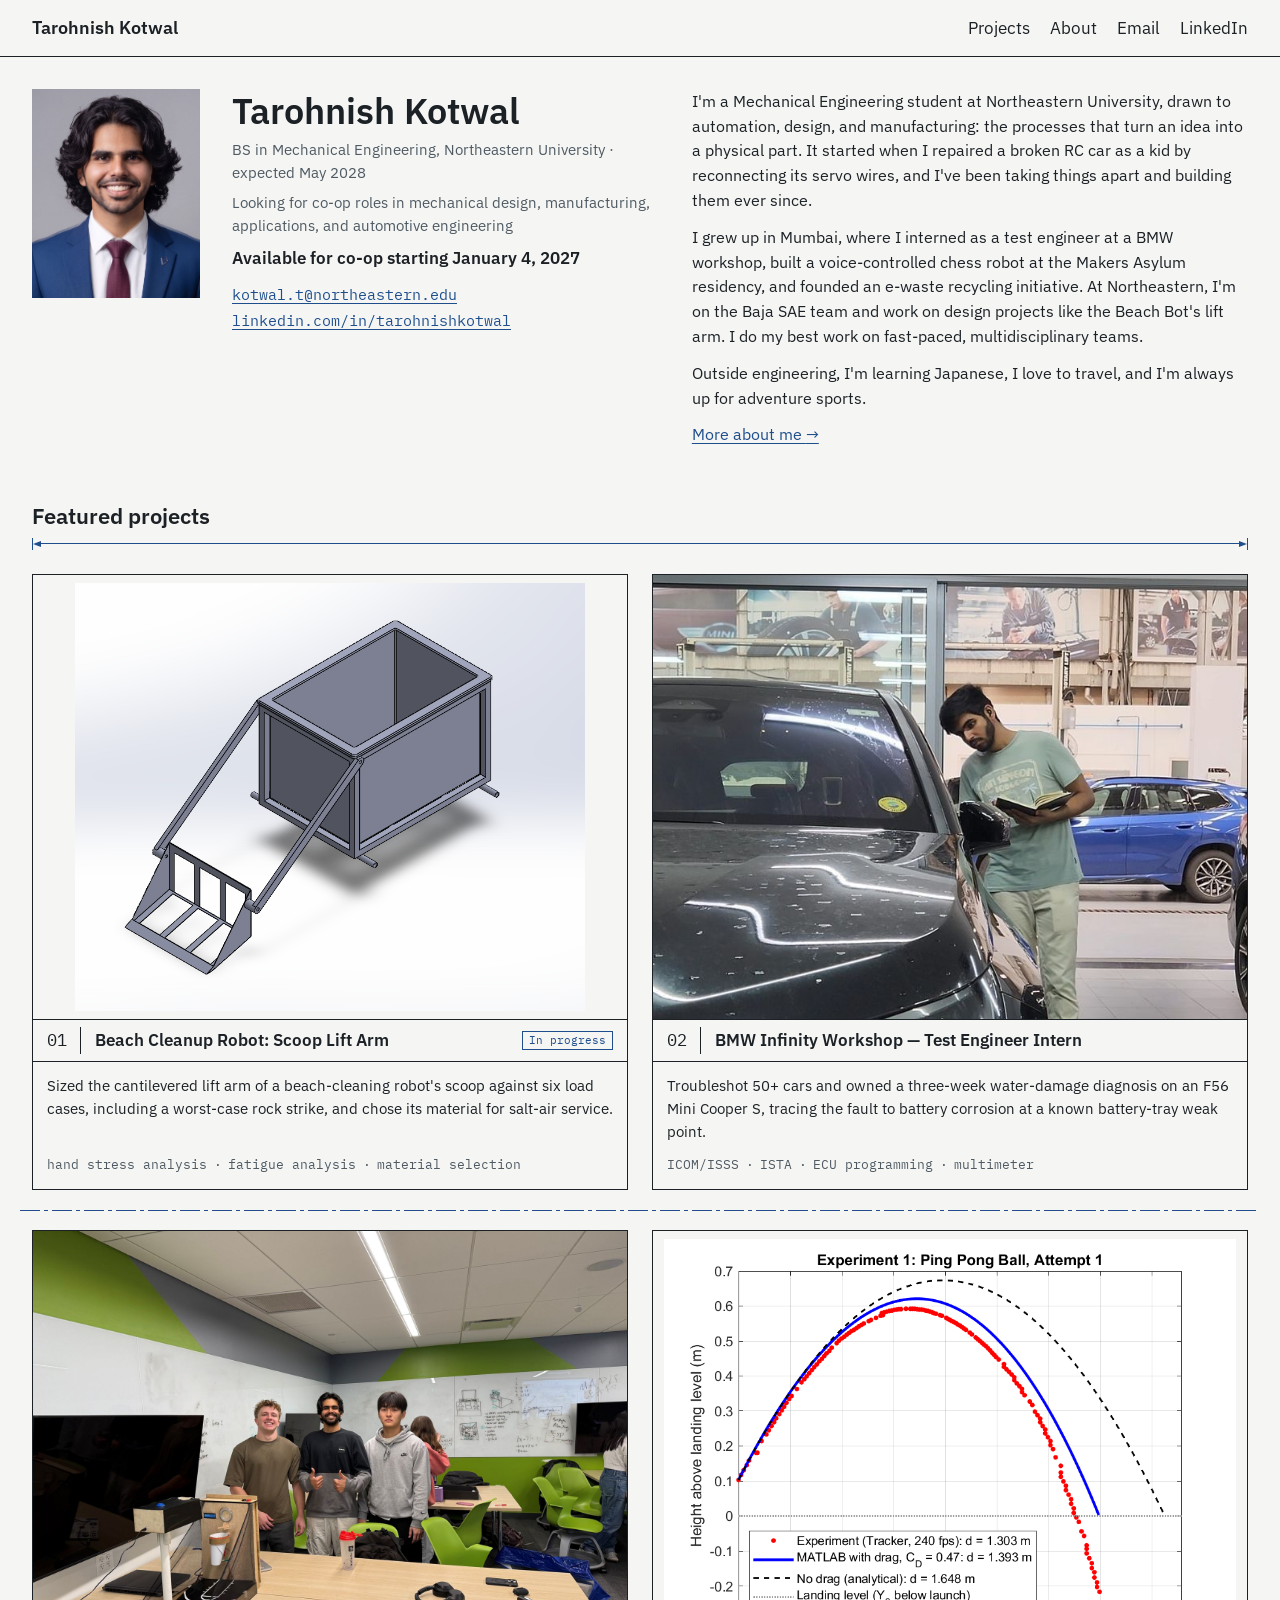
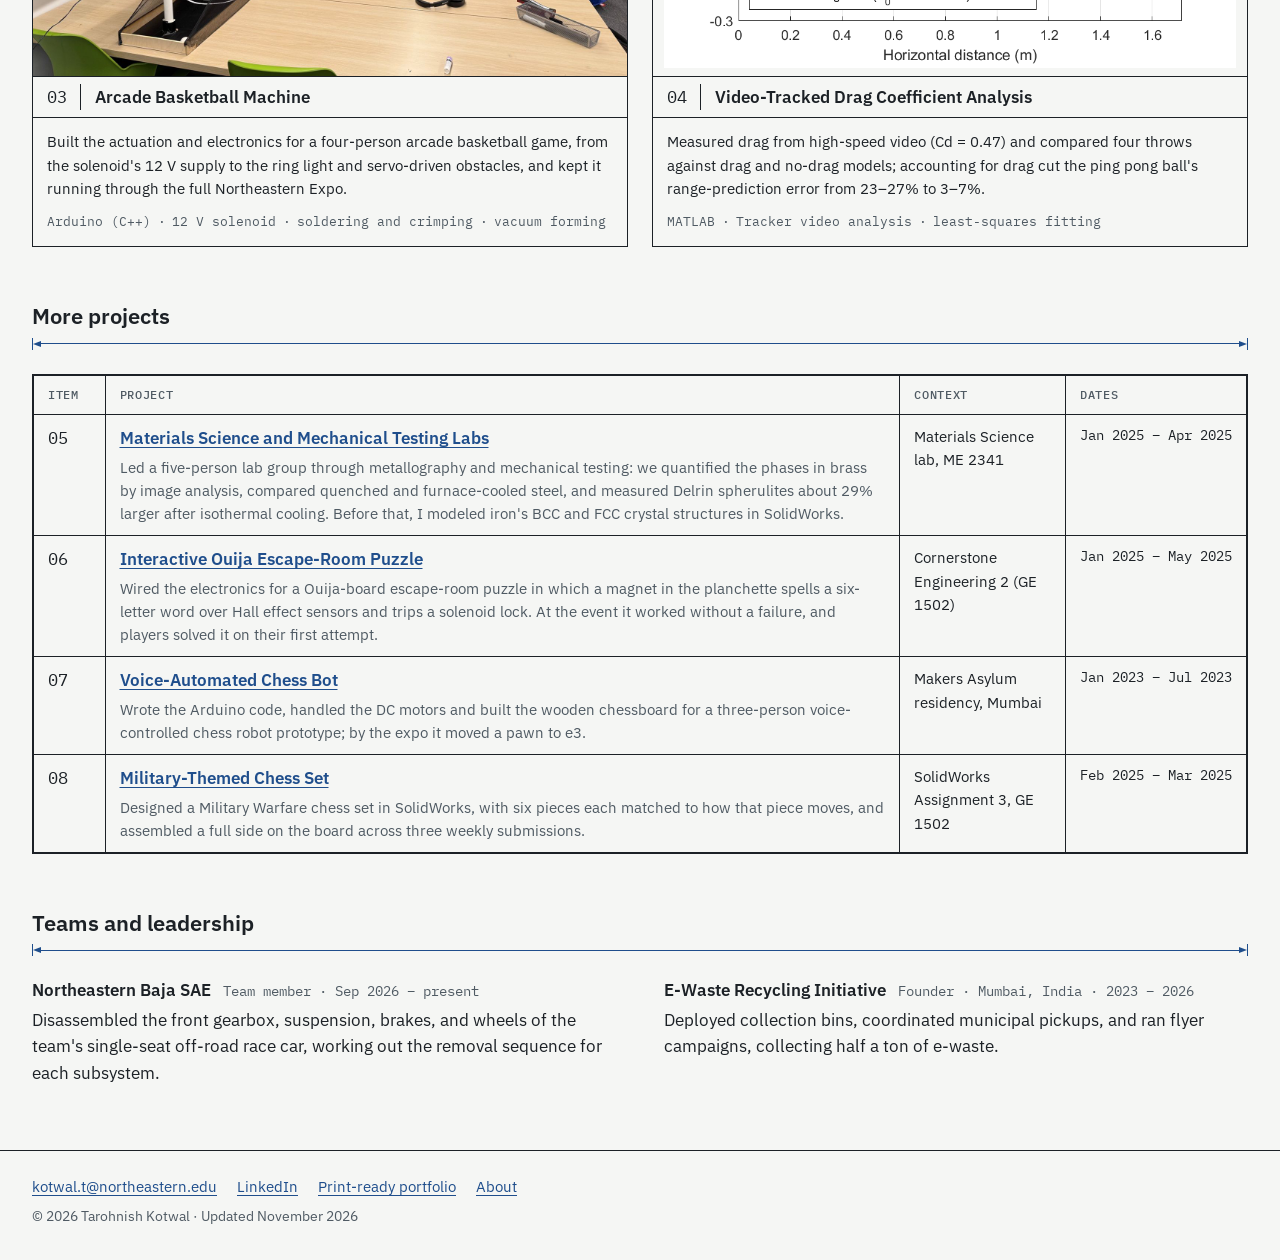
==== commit bf7f254f: "Co-op date, F56 Mini Cooper S correction, Beach Bot status strip - Co-op start date is now January 4" ====
--- a/index.html
+++ b/index.html
@@ -44,7 +44,7 @@
         <h1 id="name">Tarohnish Kotwal</h1>
         <p class="hero__meta">BS in Mechanical Engineering, Northeastern University · expected May 2028</p>
         <p class="hero__meta">Looking for co-op roles in mechanical design, manufacturing, applications, and automotive engineering</p>
-        <p class="hero__avail">Available for co-op starting January 13, 2027</p>
+        <p class="hero__avail">Available for co-op starting January 4, 2027</p>
         <p class="hero__contact">
           <a href="mailto:kotwal.t@northeastern.edu">kotwal.t@northeastern.edu</a>
           <a href="https://www.linkedin.com/in/tarohnishkotwal">linkedin.com/in/tarohnishkotwal</a>
@@ -70,6 +70,7 @@
           <div class="card__strip">
             <span class="card__num">01</span>
             <h3 class="card__title"><a href="projects/beach-bot-lift-arm.html">Beach Cleanup Robot: Scoop Lift Arm</a></h3>
+            <span class="tag-status">In progress</span>
           </div>
           <p class="card__summary">Sized the cantilevered lift arm of a beach-cleaning robot's scoop against six load cases, including a worst-case rock strike, and chose its material for salt-air service.</p>
           <ul class="tags">
@@ -87,7 +88,7 @@
             <span class="card__num">02</span>
             <h3 class="card__title"><a href="projects/bmw-internship.html">BMW Infinity Workshop — Test Engineer Intern</a></h3>
           </div>
-          <p class="card__summary">Troubleshot 50+ cars and owned a three-week water-damage diagnosis on a 2004 Mini Cooper, tracing the fault to battery corrosion at a known battery-tray weak point.</p>
+          <p class="card__summary">Troubleshot 50+ cars and owned a three-week water-damage diagnosis on an F56 Mini Cooper S, tracing the fault to battery corrosion at a known battery-tray weak point.</p>
           <ul class="tags">
             <li>ICOM/ISSS</li>
             <li>ISTA</li>
--- a/css/style.css
+++ b/css/style.css
@@ -344,9 +344,12 @@
 
 .card__strip {
   display: grid;
-  grid-template-columns: 3rem 1fr;
+  grid-template-columns: 3rem 1fr auto;
+  align-items: center;
   border-bottom: 1px solid var(--ink);
 }
+
+.card__strip .tag-status { margin-right: 0.875rem; }
 
 .card__num {
   display: flex;
@@ -530,7 +533,7 @@
 /* ---------- Project page ---------- */
 
 .back {
-  margin: 1rem 0 0.75rem;
+  margin: 0.75rem 0 0.5rem;
   font-size: 0.9375rem;
 }
 
@@ -618,6 +621,195 @@
     border-left: 1px solid var(--ink);
   }
   .tb-row:nth-child(n + 3) { grid-column: 1 / -1; }
+}
+
+/* "In progress" tag: the home card and the current stage of the status strip. */
+.tag-status {
+  display: inline-block;
+  padding: 0 0.375rem;
+  border: 1px solid var(--blue);
+  background: var(--paper);
+  color: var(--blue);
+  font-family: var(--mono);
+  font-size: 0.6875rem;
+  line-height: 1.5;
+  white-space: nowrap;
+}
+
+/* Status strip for in-progress projects: a revision block attached under the title block.
+   Without color it still reads: ✓ marks done stages, connectors are solid up to the current
+   stage and dashed after it, and the current stage says "In progress" in words. */
+.status {
+  display: grid;
+  grid-template-columns: minmax(0, 1fr);
+  border: 2px solid var(--ink);
+  border-top: 0;
+}
+
+.status__label {
+  padding: 0.375rem 0.875rem;
+  border-bottom: 1px solid var(--ink);
+  font-family: var(--mono);
+  font-size: 0.8125rem;
+}
+
+.status__key {
+  margin-right: 0.375rem;
+  color: var(--graphite);
+  font-size: 0.75rem;
+  letter-spacing: 0.06em;
+  text-transform: uppercase;
+}
+
+.stages {
+  --box: 1.125rem;
+  display: grid;
+  grid-template-columns: repeat(4, minmax(0, 1fr));
+  gap: 0.625rem 0;
+  margin: 0;
+  padding: 0.3125rem 0.875rem 0.375rem;
+  list-style: none;
+}
+
+.stage {
+  position: relative;
+  display: grid;
+  grid-template-columns: auto 1fr;
+  grid-template-areas:
+    "num  state"
+    "name name";
+  align-items: center;
+  column-gap: 0.375rem;
+  padding-right: 0.625rem;
+}
+
+.stage__num {
+  position: relative;
+  z-index: 1;
+  display: grid;
+  place-items: center;
+  grid-area: num;
+  width: var(--box);
+  height: var(--box);
+  border: 1px solid var(--ink);
+  background: var(--paper);
+  font-family: var(--mono);
+  font-size: 0.6875rem;
+  line-height: 1;
+}
+
+.stage__name {
+  grid-area: name;
+  margin-top: 0.1875rem;
+  font-size: 0.75rem;
+  line-height: 1.25;
+}
+
+.stage__state {
+  position: relative;
+  z-index: 1;
+  grid-area: state;
+  justify-self: start;
+}
+
+/* Connector from this stage's box to the next one. */
+.stage::after {
+  content: "";
+  position: absolute;
+  top: calc(var(--box) / 2);
+  left: var(--box);
+  right: 0;
+  border-top: 1px dashed var(--hairline);
+}
+
+.stage--done::after { border-top: 1px solid var(--ink); }
+
+.stage:last-child::after,
+.stage:nth-child(4)::after { display: none; }
+
+.stage--done .stage__name::before {
+  content: "✓ ";
+  content: "✓ " / "";
+}
+
+.stage--current .stage__num {
+  border: 2px solid var(--blue);
+  color: var(--blue);
+  font-weight: 600;
+}
+
+.stage--current .stage__name { font-weight: 600; }
+
+.stage--todo .stage__num {
+  border-color: var(--hairline);
+  color: var(--graphite);
+}
+
+.stage--todo .stage__name { color: var(--graphite); }
+
+/* "completed" / "not started" are for screen readers (and print); "In progress" is visible. */
+.stage--done .stage__state,
+.stage--todo .stage__state {
+  position: absolute;
+  width: 1px;
+  height: 1px;
+  overflow: hidden;
+  clip: rect(0 0 0 0);
+  white-space: nowrap;
+}
+
+/* Desktop: one row of eight, label cell on the left like the title block's field labels. */
+@media (min-width: 1100px) {
+  .status { grid-template-columns: 7.5rem minmax(0, 1fr); }
+  .status__label {
+    padding-top: 0.3125rem;
+    padding-bottom: 0.3125rem;
+    border-right: 1px solid var(--ink);
+    border-bottom: 0;
+    line-height: 1.4;
+  }
+  .status__key {
+    display: block;
+    font-size: 0.6875rem;
+    letter-spacing: 0.04em;
+    white-space: nowrap;
+  }
+  .stages { grid-template-columns: repeat(8, auto); }
+  .stage:nth-child(4)::after { display: block; }
+}
+
+/* Pages with a status strip: a slightly shorter hero, so the 1280×720 first screen still fits. */
+.status + .project { margin-top: 1rem; }
+
+@media (min-width: 1100px) {
+  .status + .project .fig--hero img { max-height: clamp(15.5rem, calc(100vh - 31.5rem), 40rem); }
+}
+
+/* Phones: one stacked column with a vertical connector. */
+@media (max-width: 559px) {
+  .stages {
+    grid-template-columns: minmax(0, 1fr);
+    gap: 0.5rem;
+  }
+  .stage {
+    grid-template-areas:
+      "num name"
+      "num state";
+    align-items: start;
+  }
+  .stage__name { margin-top: 0.0625rem; }
+  .stage::after,
+  .stage:nth-child(4)::after {
+    display: block;
+    top: var(--box);
+    bottom: -0.5rem;
+    left: calc(var(--box) / 2);
+    right: auto;
+    border-top: 0;
+    border-left: 1px dashed var(--hairline);
+  }
+  .stage--done::after { border-left: 1px solid var(--ink); }
+  .stage:last-child::after { display: none; }
 }
 
 /* Two columns on desktop: text on the left, hero and key figures on the right.
--- a/css/print.css
+++ b/css/print.css
@@ -133,6 +133,70 @@
   aspect-ratio: auto;
   height: 2.4in;
 }
+
+/* Status strip: plain text, e.g. "Status as of Nov 2026: 1 Ideation (completed) · …". */
+.status {
+  display: block;
+  padding: 0.375rem 0.75rem;
+  border: 1px solid #000;
+  border-top: 0;
+  break-inside: avoid;
+}
+
+.status__label {
+  display: inline;
+  padding: 0;
+  border: 0;
+}
+
+.status__label::after { content: ": "; }
+
+.status__key { color: inherit; }
+
+.stages,
+.stage {
+  display: inline;
+  padding: 0;
+}
+
+.stage + .stage::before { content: " · "; }
+
+.stage::after,
+.stage--done .stage__name::before {
+  content: none;
+  display: none;
+}
+
+.stage__num,
+.stage__name,
+.stage__state,
+.tag-status {
+  display: inline;
+  width: auto;
+  height: auto;
+  margin: 0;
+  padding: 0;
+  border: 0;
+  background: none;
+  color: inherit;
+  font: inherit;
+}
+
+.stage--current .stage__num {
+  border: 0;
+  color: inherit;
+  font-weight: inherit;
+}
+
+.stage--done .stage__state,
+.stage--todo .stage__state {
+  position: static;
+  overflow: visible;
+  clip: auto;
+}
+
+.stage__state::before { content: "("; }
+.stage__state::after { content: ")"; }
 
 /* ---------- Never split these across pages ---------- */
 
